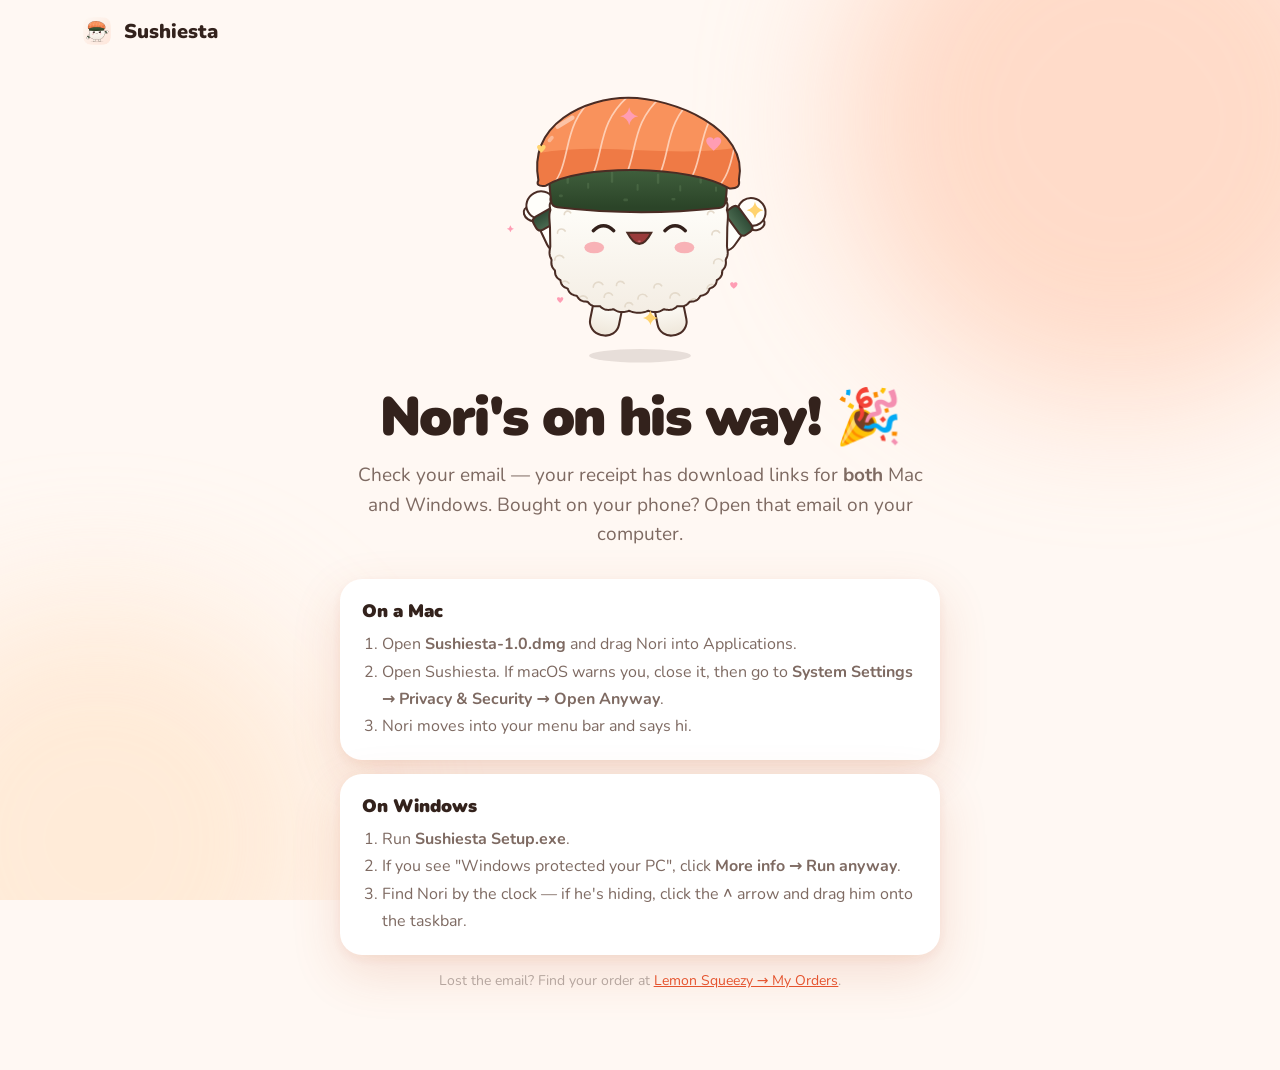
==== thanks.html @ 72df363c "Update landing page" ====
<!doctype html>
<html lang="en">
<head>
  <meta charset="utf-8">
  <meta name="viewport" content="width=device-width, initial-scale=1">
  <title>Thank you! · Sushiesta</title>
  <link rel="icon" type="image/png" href="assets/favicon.png">
  <link rel="stylesheet" href="styles.css">
  <style>
    .thanks { max-width: 640px; margin: 0 auto; padding: 30px 20px 80px; text-align: center; }
    .thanks canvas { width: 280px; height: 280px; margin: 0 auto; }
    .steps { display: grid; gap: 14px; text-align: left; margin-top: 30px; }
    .step { padding: 20px 22px; border-radius: 22px; background: #fff; box-shadow: var(--shadow); }
    .step h3 { margin: 0 0 8px; font-size: 18px; font-weight: 1000; }
    .step ol { margin: 0; padding-left: 20px; color: var(--ink-2); line-height: 1.7; }
  </style>
  <script src="mascot.js" defer></script>
</head>
<body>
  <div class="backdrop" aria-hidden="true"><i class="blob b1"></i><i class="blob b2"></i></div>
  <header class="nav"><a class="brand" href="index.html"><img src="assets/icon.png" alt="" width="34" height="34"><span>Sushiesta</span></a></header>
  <main class="thanks">
    <canvas id="nori"></canvas>
    <h1 style="font-size:clamp(36px,6vw,54px)">Nori's on his way! 🎉</h1>
    <p class="lede" style="margin:0 auto">Check your email — your receipt has download links for <b>both</b> Mac and Windows.
      Bought on your phone? Open that email on your computer.</p>
    <div class="steps">
      <div class="step">
        <h3>On a Mac</h3>
        <ol>
          <li>Open <b>Sushiesta-1.0.dmg</b> and drag Nori into Applications.</li>
          <li>Open Sushiesta. If macOS warns you, close it, then go to <b>System Settings → Privacy &amp; Security → Open Anyway</b>.</li>
          <li>Nori moves into your menu bar and says hi.</li>
        </ol>
      </div>
      <div class="step">
        <h3>On Windows</h3>
        <ol>
          <li>Run <b>Sushiesta Setup.exe</b>.</li>
          <li>If you see "Windows protected your PC", click <b>More info → Run anyway</b>.</li>
          <li>Find Nori by the clock — if he's hiding, click the <b>^</b> arrow and drag him onto the taskbar.</li>
        </ol>
      </div>
    </div>
    <p class="fine">Lost the email? Find your order at <a href="https://app.lemonsqueezy.com/my-orders" target="_blank" rel="noopener">Lemon Squeezy → My Orders</a>.</p>
  </main>
  <script>
    addEventListener('DOMContentLoaded', () => {
      const canvas = document.getElementById('nori');
      const dpr = Math.min(2, devicePixelRatio || 1);
      canvas.width = 280 * dpr; canvas.height = 280 * dpr;
      const ctx = canvas.getContext('2d');
      ctx.scale(dpr, dpr);
      const frame = () => {
        const t = performance.now() / 1000;
        ctx.clearRect(0, 0, 280, 280);
        Nori.draw(ctx, Nori.makePose({ kind: 'celebrating' }, t), t, 0, 0, 280, 280);
        requestAnimationFrame(frame);
      };
      frame();
    });
  </script>
</body>
</html>
---- styles.css ----
@font-face {
  font-family: "Nunito";
  src: url("assets/nunito.woff2") format("woff2");
  font-weight: 200 1000;
  font-display: swap;
}

:root {
  --cream: #FFF8F3;
  --blush: #FFE3D6;
  --peach: #FFD3BF;
  --coral: #FF9A6B;
  --accent: #EF7748;
  --accent-deep: #E5532E;
  --ink: #33221C;
  --ink-2: #7E6A62;
  --ink-3: #B5A59E;
  --card: #FFFFFF;
  --nori: #2E4A35;
  --gradient: linear-gradient(90deg, #FF9A6B, #EF5F3A);
  --shadow: 0 18px 50px rgba(194, 86, 45, 0.16), 0 4px 12px rgba(194, 86, 45, 0.08);
  --radius: 28px;
}

* { box-sizing: border-box; }
html { scroll-behavior: smooth; -webkit-text-size-adjust: 100%; }
body {
  margin: 0;
  font-family: "Nunito", ui-rounded, "SF Pro Rounded", system-ui, sans-serif;
  color: var(--ink);
  background: var(--cream);
  overflow-x: hidden;
  -webkit-font-smoothing: antialiased;
}
img, canvas { display: block; }
a { color: var(--accent-deep); }
button { font-family: inherit; cursor: pointer; border: 0; }
[hidden] { display: none !important; }

/* ---------- Backdrop: drifting color blobs + falling rice grains ---------- */
.backdrop { position: fixed; inset: 0; z-index: -1; overflow: hidden; pointer-events: none; }
.blob { position: absolute; border-radius: 50%; filter: blur(70px); opacity: 0.55; animation: drift 22s ease-in-out infinite alternate; }
.b1 { width: 560px; height: 560px; background: #FFC3A6; top: -160px; right: -120px; }
.b2 { width: 480px; height: 480px; background: #FFE0C2; bottom: -180px; left: -140px; animation-delay: -6s; }
.b3 { width: 380px; height: 380px; background: #FFD0DA; top: 40%; left: 55%; animation-delay: -12s; opacity: 0.35; }
@keyframes drift { to { transform: translate(-60px, 50px) scale(1.12); } }
.grains i {
  position: absolute; top: -20px; width: 7px; height: 12px; border-radius: 50%;
  background: #fff; box-shadow: 0 0 0 1px rgba(74, 44, 36, 0.12);
  animation: fall linear infinite;
}
@keyframes fall { to { transform: translateY(110vh) rotate(540deg); } }

/* ---------- Nav ---------- */
.nav {
  position: sticky; top: 0; z-index: 20;
  display: flex; align-items: center; gap: 20px;
  padding: 14px max(20px, calc((100vw - 1120px) / 2));
  transition: background 0.3s, box-shadow 0.3s;
}
.nav.scrolled { background: rgba(255, 248, 243, 0.82); backdrop-filter: blur(14px); -webkit-backdrop-filter: blur(14px); box-shadow: 0 1px 0 rgba(74, 44, 36, 0.06); }
.brand { display: flex; align-items: center; gap: 10px; text-decoration: none; color: var(--ink); font-weight: 900; font-size: 20px; }
.brand img { border-radius: 9px; }
.links { display: flex; gap: 22px; margin-left: auto; }
.links a { color: var(--ink-2); text-decoration: none; font-weight: 700; font-size: 15px; }
.links a:hover { color: var(--accent-deep); }

/* ---------- Buttons ---------- */
.btn {
  display: inline-flex; align-items: center; justify-content: center; gap: 10px;
  padding: 16px 26px; border-radius: 999px; font-size: 17px; font-weight: 900;
  transition: transform 0.2s cubic-bezier(.3, 1.6, .5, 1), box-shadow 0.2s;
}
.btn svg { width: 20px; height: 20px; fill: currentColor; }
.btn:active { transform: scale(0.96); }
.btn.primary { color: #fff; background: var(--gradient); box-shadow: 0 10px 26px rgba(239, 95, 58, 0.38); }
.btn.primary:hover { transform: translateY(-2px); box-shadow: 0 14px 32px rgba(239, 95, 58, 0.45); }
.btn.secondary { color: var(--ink); background: var(--card); box-shadow: inset 0 0 0 2px var(--peach), 0 6px 16px rgba(194, 86, 45, 0.08); }
.btn.secondary:hover { transform: translateY(-2px); }
.btn.small { padding: 10px 18px; font-size: 14px; color: #fff; background: var(--gradient); box-shadow: 0 6px 16px rgba(239, 95, 58, 0.3); }
.btn.big { padding: 20px 36px; font-size: 20px; }

/* ---------- Hero ---------- */
.hero {
  display: grid; grid-template-columns: 1.05fr 1fr; align-items: center; gap: 40px;
  max-width: 1120px; margin: 0 auto; padding: 40px 20px 70px;
}
.eyebrow {
  display: inline-flex; align-items: center; gap: 8px; padding: 7px 14px; border-radius: 999px;
  background: var(--card); box-shadow: inset 0 0 0 1.5px var(--peach); font-size: 13px; font-weight: 800; color: var(--accent-deep);
}
.eyebrow i { width: 8px; height: 8px; border-radius: 50%; background: #3BC47A; box-shadow: 0 0 0 4px rgba(59, 196, 122, 0.18); animation: pulse 1.8s infinite; }
@keyframes pulse { 50% { box-shadow: 0 0 0 7px rgba(59, 196, 122, 0); } }
h1 { margin: 18px 0 16px; font-size: clamp(42px, 6.2vw, 72px); line-height: 1.02; letter-spacing: -1.6px; font-weight: 1000; }
.wiggle { display: inline-block; background: var(--gradient); -webkit-background-clip: text; background-clip: text; color: transparent; animation: wiggle 2.6s ease-in-out infinite; transform-origin: 50% 80%; }
@keyframes wiggle { 0%, 70%, 100% { transform: rotate(0); } 76% { transform: rotate(-5deg) scale(1.04); } 84% { transform: rotate(4deg); } 92% { transform: rotate(-2deg); } }
.lede { font-size: 19px; line-height: 1.55; color: var(--ink-2); max-width: 30em; margin: 0 0 28px; }
.cta { display: flex; flex-wrap: wrap; gap: 12px; }
.cta.stacked { flex-direction: column; }
.fine { font-size: 14px; color: var(--ink-3); margin: 16px 0 0; }
.fine b { color: var(--ink); }

.hero-stage { position: relative; aspect-ratio: 1; max-width: 520px; width: 100%; justify-self: center; cursor: pointer; }
.hero-stage .spot { position: absolute; inset: 2%; border-radius: 50%; background: radial-gradient(circle, rgba(255, 154, 107, 0.45) 25%, transparent 66%); animation: breathe 5s ease-in-out infinite; }
.hero-stage .ring {
  position: absolute; left: 15%; top: 18%; width: 70%; height: 70%; border-radius: 50%;
  background: linear-gradient(var(--peach), rgba(255, 154, 107, 0.9));
  box-shadow: inset 0 0 0 7px rgba(255, 255, 255, 0.9), 0 24px 50px rgba(239, 119, 72, 0.3);
}
@keyframes breathe { 50% { transform: scale(1.06); opacity: 0.85; } }
.hero-stage canvas { position: absolute; inset: 0; width: 100%; height: 100%; }
.bubble {
  position: absolute; right: 2%; top: 12%; padding: 10px 16px; border-radius: 18px 18px 18px 4px;
  background: var(--card); box-shadow: var(--shadow); font-weight: 900; font-size: 15px; color: var(--accent-deep);
  transition: transform 0.35s cubic-bezier(.3, 1.6, .5, 1), opacity 0.25s;
}
.bubble.swap { transform: scale(0.6); opacity: 0; }
.tap-hint { position: absolute; bottom: 0; left: 0; right: 0; text-align: center; margin: 0; font-size: 13px; font-weight: 800; color: var(--ink-3); }

/* ---------- Marquee ---------- */
.marquee { overflow: hidden; background: var(--nori); color: #fff; transform: rotate(-1.5deg); margin: 10px -20px; box-shadow: 0 12px 30px rgba(46, 74, 53, 0.25); }
.track { display: flex; gap: 26px; width: max-content; padding: 16px 0; animation: scroll 38s linear infinite; font-weight: 900; font-size: 19px; white-space: nowrap; }
.track b { font-weight: 400; }
@keyframes scroll { to { transform: translateX(-50%); } }

/* ---------- Sections ---------- */
.section { max-width: 1120px; margin: 0 auto; padding: 100px 20px 0; }
.section-head { text-align: center; max-width: 640px; margin: 0 auto 44px; }
.kicker { display: inline-block; font-size: 13px; font-weight: 900; letter-spacing: 1px; text-transform: uppercase; color: var(--accent); }
h2 { margin: 10px 0 12px; font-size: clamp(32px, 4.4vw, 50px); line-height: 1.08; letter-spacing: -1px; font-weight: 1000; }
.section-head p { margin: 0; font-size: 18px; color: var(--ink-2); line-height: 1.5; }

/* ---------- Demo desk ---------- */
.desk {
  position: relative; max-width: 900px; margin: 0 auto; min-height: 520px; border-radius: var(--radius);
  background: #1F1F2B; overflow: hidden; box-shadow: 0 30px 80px rgba(31, 31, 43, 0.35);
}
.desk-bar { display: flex; align-items: center; gap: 8px; padding: 14px 18px; background: #2B2B3A; }
.desk-bar i { width: 12px; height: 12px; border-radius: 50%; background: #FF5F57; }
.desk-bar i:nth-child(2) { background: #FEBC2E; }
.desk-bar i:nth-child(3) { background: #28C840; }
.desk-bar span { margin: 0 auto; color: rgba(255, 255, 255, 0.6); font-size: 13px; font-weight: 700; }
.code { margin: 0; padding: 26px 28px; color: #E6E6EB; font: 500 15px/1.75 ui-monospace, "SF Mono", Menlo, Consolas, monospace; }
.code .k { color: #FF7AB2; } .code .t { color: #6BDFFF; } .code .n { color: #D0BF69; } .code .f { color: #67B7A4; } .code .c { color: #7F8C98; }

.popup {
  position: absolute; right: 22px; top: 70px; width: min(484px, calc(100% - 44px)); aspect-ratio: 484 / 348;
  display: flex; flex-direction: column; padding: 14px 16px 16px 12px; border-radius: 24px;
  background: linear-gradient(135deg, #FFF8F3, #FFE3D6);
  box-shadow: 0 24px 60px rgba(0, 0, 0, 0.45), inset 0 0 0 1.5px rgba(255, 255, 255, 0.6);
  transform: translateX(120%); transition: transform 0.6s cubic-bezier(.2, .9, .3, 1.15), opacity 0.4s;
}
.popup.in { transform: none; }
.popup.out { opacity: 0; transform: translateY(14px); }
.popup-top { flex: 1; display: flex; align-items: center; gap: 10px; min-height: 0; }
.popup-stage { position: relative; height: 100%; aspect-ratio: 1; max-height: 210px; flex: none; }
.popup-stage .disc { position: absolute; left: 7%; top: 11%; width: 86%; height: 86%; border-radius: 50%; background: linear-gradient(var(--peach), rgba(255, 154, 107, 0.85)); box-shadow: inset 0 0 0 3px rgba(255, 255, 255, 0.9); }
.popup-stage canvas { position: absolute; inset: 0; width: 100%; height: 100%; }
.popup-copy { display: flex; flex-direction: column; align-items: flex-start; }
.pill-badge { font-size: 10px; font-weight: 900; letter-spacing: 0.8px; text-transform: uppercase; color: #fff; padding: 4px 9px; border-radius: 999px; background: var(--gradient); margin-bottom: 9px; }
.popup-copy h3 { margin: 0 0 11px; font-size: 19px; line-height: 1.2; font-weight: 1000; }
.stretch-pill { display: inline-flex; align-items: center; gap: 7px; padding: 7px 12px; border-radius: 999px; background: #fff; box-shadow: inset 0 0 0 1.5px var(--peach); font-size: 14px; font-weight: 800; color: var(--accent-deep); }
.stretch-pill i { width: 8px; height: 8px; border-radius: 50%; background: var(--gradient); }
.popup-actions { display: flex; gap: 8px; height: 42px; flex: none; }
.ghost { padding: 0 14px; border-radius: 999px; background: #fff; box-shadow: inset 0 0 0 1.5px var(--peach); color: var(--ink-2); font-size: 12px; font-weight: 800; transition: transform 0.15s; }
.ghost:active { transform: scale(0.95); }
.ghost:disabled { opacity: 0.4; }
.feel { position: relative; flex: 1; border-radius: 999px; overflow: hidden; background: #FFE6DA; }
.feel .fill { position: absolute; left: 0; top: 0; bottom: 0; width: 0; border-radius: 999px; background: var(--gradient); }
.feel .label { position: absolute; inset: 0; display: flex; align-items: center; justify-content: center; font-size: 13px; font-weight: 900; font-variant-numeric: tabular-nums; white-space: nowrap; }
.feel .base { color: var(--accent-deep); }
.feel .top { color: #fff; }
.feel.ready { animation: glowbtn 1.5s ease-in-out infinite; }
@keyframes glowbtn { 50% { box-shadow: 0 6px 20px rgba(239, 119, 72, 0.6); } }
.replay { position: absolute; right: 22px; top: 70px; padding: 12px 20px; border-radius: 999px; background: var(--gradient); color: #fff; font-weight: 900; font-size: 15px; }
.demo-note { text-align: center; color: var(--ink-3); font-size: 14px; margin: 18px 0 0; }

/* ---------- Gallery ---------- */
.gallery { display: grid; grid-template-columns: repeat(4, 1fr); gap: 18px; }
.tile {
  position: relative; border-radius: 24px; padding: 14px 14px 18px; background: var(--card);
  box-shadow: var(--shadow); text-align: center; transition: transform 0.3s cubic-bezier(.3, 1.4, .5, 1);
}
.tile:hover { transform: translateY(-6px) rotate(-1deg); }
.tile .stage { position: relative; aspect-ratio: 1; }
.tile .stage::before { content: ""; position: absolute; left: 14%; top: 18%; width: 72%; height: 72%; border-radius: 50%; background: linear-gradient(#FFEDE4, var(--blush)); }
.tile canvas { position: absolute; inset: 0; width: 100%; height: 100%; }
.tile h3 { margin: 6px 0 4px; font-size: 17px; font-weight: 1000; }
.tile p { margin: 0; font-size: 13.5px; color: var(--ink-2); line-height: 1.4; }
.tile .num { position: absolute; top: 12px; left: 12px; width: 26px; height: 26px; border-radius: 50%; display: grid; place-items: center; background: var(--gradient); color: #fff; font-size: 12px; font-weight: 900; }

/* ---------- Walk strip ---------- */
.walk-strip { position: relative; margin-top: 110px; height: 300px; background: linear-gradient(transparent, rgba(255, 211, 191, 0.5) 75%, transparent); overflow: hidden; }
.walk-strip p { position: relative; z-index: 1; text-align: center; margin: 0; padding: 0 20px; font-size: clamp(22px, 3vw, 30px); font-weight: 1000; }
.walk-strip canvas { position: absolute; left: 0; bottom: 0; width: 100%; height: 230px; }

/* ---------- Features ---------- */
.features { display: grid; grid-template-columns: repeat(3, 1fr); gap: 18px; }
.feature { padding: 26px; border-radius: 24px; background: var(--card); box-shadow: var(--shadow); }
.feature .icon { width: 52px; height: 52px; border-radius: 16px; display: grid; place-items: center; font-size: 26px; background: var(--blush); }
.feature h3 { margin: 16px 0 6px; font-size: 19px; font-weight: 1000; }
.feature p { margin: 0; color: var(--ink-2); line-height: 1.5; font-size: 15px; }

/* ---------- Pricing ---------- */
.price-card {
  position: relative; max-width: 520px; margin: 0 auto; padding: 150px 34px 34px; border-radius: 36px; text-align: center;
  background: linear-gradient(160deg, #FFFFFF, #FFF1EA); box-shadow: 0 30px 80px rgba(194, 86, 45, 0.22), inset 0 0 0 2px #fff;
}
.price-card canvas { position: absolute; left: 50%; top: -110px; width: 250px; height: 250px; transform: translateX(-50%); }
.big-price { display: flex; align-items: baseline; justify-content: center; gap: 8px; margin: 8px 0 18px; }
.big-price .price { font-size: 72px; font-weight: 1000; letter-spacing: -2px; background: var(--gradient); -webkit-background-clip: text; background-clip: text; color: transparent; }
.big-price small { font-size: 17px; font-weight: 800; color: var(--ink-3); }
.price-card ul { list-style: none; padding: 0; margin: 0 0 26px; text-align: left; display: inline-block; }
.price-card li { position: relative; padding: 7px 0 7px 32px; font-size: 16px; font-weight: 700; }
.price-card li::before { content: "✓"; position: absolute; left: 0; top: 6px; width: 22px; height: 22px; border-radius: 50%; display: grid; place-items: center; font-size: 12px; color: #fff; background: #3BC47A; }

/* ---------- FAQ ---------- */
.faq { max-width: 760px; margin: 0 auto; display: grid; gap: 12px; }
details { border-radius: 20px; background: var(--card); box-shadow: var(--shadow); padding: 4px 24px; }
summary { cursor: pointer; list-style: none; padding: 18px 0; font-size: 17px; font-weight: 900; display: flex; justify-content: space-between; gap: 16px; }
summary::-webkit-details-marker { display: none; }
summary::after { content: "+"; font-size: 24px; line-height: 1; color: var(--accent); transition: transform 0.25s; }
details[open] summary::after { transform: rotate(45deg); }
details p { margin: 0 0 20px; color: var(--ink-2); line-height: 1.6; }

/* ---------- Final CTA & footer ---------- */
.final { text-align: center; padding: 120px 20px 90px; }
.final h2 { margin-bottom: 30px; }
.footer { display: flex; justify-content: space-between; flex-wrap: wrap; gap: 10px; max-width: 1120px; margin: 0 auto; padding: 30px 20px 40px; color: var(--ink-3); font-size: 14px; font-weight: 700; border-top: 1px solid rgba(74, 44, 36, 0.08); }

.toast {
  position: fixed; left: 50%; bottom: 28px; transform: translateX(-50%); z-index: 50; max-width: calc(100% - 40px);
  padding: 14px 22px; border-radius: 18px; background: var(--ink); color: #fff; font-weight: 700; font-size: 15px; box-shadow: var(--shadow);
}

/* ---------- Scroll reveal ---------- */
.reveal { opacity: 0; transform: translateY(26px); transition: opacity 0.8s ease, transform 0.8s cubic-bezier(.2, .8, .2, 1); }
.reveal.seen { opacity: 1; transform: none; }

/* ---------- Responsive ---------- */
@media (max-width: 900px) {
  .hero { grid-template-columns: 1fr; text-align: center; padding-top: 10px; gap: 10px; }
  .hero-stage { order: -1; max-width: 360px; }
  .lede { margin-left: auto; margin-right: auto; }
  .cta { justify-content: center; }
  .gallery { grid-template-columns: repeat(2, 1fr); gap: 12px; }
  .features { grid-template-columns: 1fr 1fr; }
  .links { display: none; }
  .nav .btn { margin-left: auto; }
}
@media (max-width: 600px) {
  .section { padding-top: 80px; }
  .cta .btn { flex: 1 1 100%; }
  .features { grid-template-columns: 1fr; }
  .desk { min-height: 470px; }
  .code { font-size: 12px; padding: 20px; }
  .popup { right: 10px; left: 10px; width: auto; top: 160px; aspect-ratio: auto; height: 270px; }
  .popup-stage { height: auto; width: 42%; }
  .popup-copy h3 { font-size: 15px; }
  .stretch-pill { font-size: 12px; padding: 6px 10px; }
  .ghost { padding: 0 10px; font-size: 11px; }
  .feel .label { font-size: 11.5px; }
  .tile p { display: none; }
  .tile h3 { font-size: 14px; }
  .price-card { padding: 130px 22px 28px; }
  .bubble { font-size: 13px; }
  .walk-strip { height: 240px; }
  .walk-strip canvas { height: 170px; }
}

@media (prefers-reduced-motion: reduce) {
  *, *::before, *::after { animation: none !important; transition: none !important; }
  .reveal { opacity: 1; transform: none; }
}
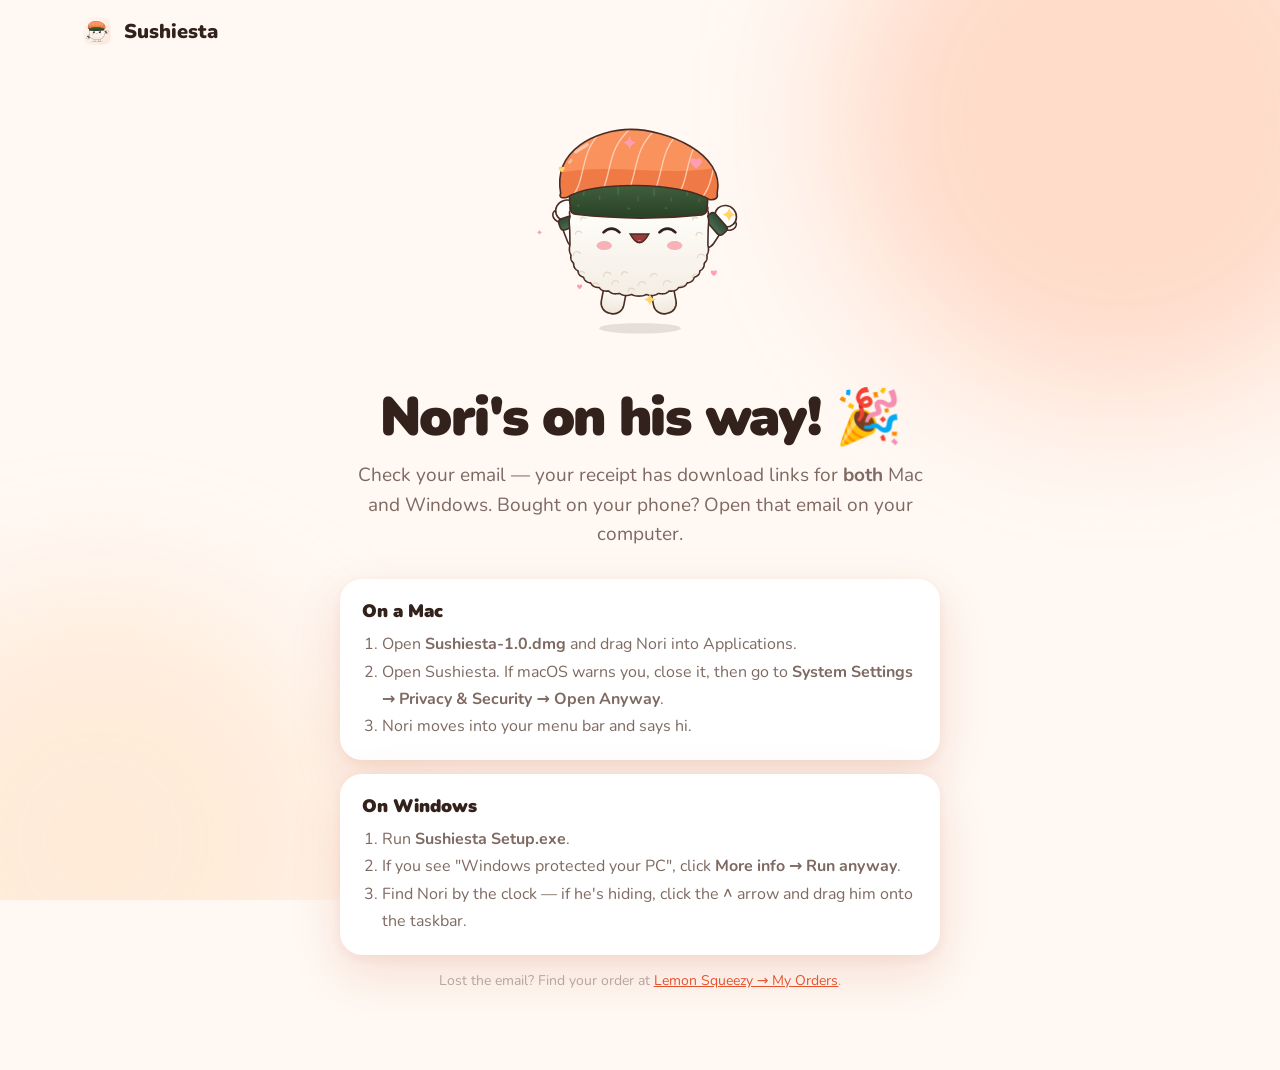
==== commit 9bd42b1c: "Update landing page" ====
--- a/thanks.html
+++ b/thanks.html
@@ -54,7 +54,8 @@
       const frame = () => {
         const t = performance.now() / 1000;
         ctx.clearRect(0, 0, 280, 280);
-        Nori.draw(ctx, Nori.makePose({ kind: 'celebrating' }, t), t, 0, 0, 280, 280);
+        // 12% margin all round so his arms and sparkles never get clipped.
+        Nori.draw(ctx, Nori.makePose({ kind: 'celebrating' }, t), t, 31, 31, 218, 218);
         requestAnimationFrame(frame);
       };
       frame();
--- a/styles.css
+++ b/styles.css
@@ -108,7 +108,11 @@
   box-shadow: inset 0 0 0 7px rgba(255, 255, 255, 0.9), 0 24px 50px rgba(239, 119, 72, 0.3);
 }
 @keyframes breathe { 50% { transform: scale(1.06); opacity: 0.85; } }
-.hero-stage canvas { position: absolute; inset: 0; width: 100%; height: 100%; }
+.hero-stage canvas { position: absolute; }
+/* Nori canvases overhang their spot by 12% on every side so poses are never clipped. */
+.hero-stage canvas, .popup-stage canvas, .tile canvas {
+  left: -12%; top: -12%; width: 124%; height: 124%; pointer-events: none;
+}
 .bubble {
   position: absolute; right: 2%; top: 12%; padding: 10px 16px; border-radius: 18px 18px 18px 4px;
   background: var(--card); box-shadow: var(--shadow); font-weight: 900; font-size: 15px; color: var(--accent-deep);
@@ -152,10 +156,10 @@
 }
 .popup.in { transform: none; }
 .popup.out { opacity: 0; transform: translateY(14px); }
-.popup-top { flex: 1; display: flex; align-items: center; gap: 10px; min-height: 0; }
+.popup-top { flex: 1; display: flex; align-items: center; gap: 10px; min-height: 0; padding-left: 8px; }
 .popup-stage { position: relative; height: 100%; aspect-ratio: 1; max-height: 210px; flex: none; }
 .popup-stage .disc { position: absolute; left: 7%; top: 11%; width: 86%; height: 86%; border-radius: 50%; background: linear-gradient(var(--peach), rgba(255, 154, 107, 0.85)); box-shadow: inset 0 0 0 3px rgba(255, 255, 255, 0.9); }
-.popup-stage canvas { position: absolute; inset: 0; width: 100%; height: 100%; }
+.popup-stage canvas { position: absolute; }
 .popup-copy { display: flex; flex-direction: column; align-items: flex-start; }
 .pill-badge { font-size: 10px; font-weight: 900; letter-spacing: 0.8px; text-transform: uppercase; color: #fff; padding: 4px 9px; border-radius: 999px; background: var(--gradient); margin-bottom: 9px; }
 .popup-copy h3 { margin: 0 0 11px; font-size: 19px; line-height: 1.2; font-weight: 1000; }
@@ -184,7 +188,7 @@
 .tile:hover { transform: translateY(-6px) rotate(-1deg); }
 .tile .stage { position: relative; aspect-ratio: 1; }
 .tile .stage::before { content: ""; position: absolute; left: 14%; top: 18%; width: 72%; height: 72%; border-radius: 50%; background: linear-gradient(#FFEDE4, var(--blush)); }
-.tile canvas { position: absolute; inset: 0; width: 100%; height: 100%; }
+.tile canvas { position: absolute; }
 .tile h3 { margin: 6px 0 4px; font-size: 17px; font-weight: 1000; }
 .tile p { margin: 0; font-size: 13.5px; color: var(--ink-2); line-height: 1.4; }
 .tile .num { position: absolute; top: 12px; left: 12px; width: 26px; height: 26px; border-radius: 50%; display: grid; place-items: center; background: var(--gradient); color: #fff; font-size: 12px; font-weight: 900; }
@@ -192,7 +196,7 @@
 /* ---------- Walk strip ---------- */
 .walk-strip { position: relative; margin-top: 110px; height: 300px; background: linear-gradient(transparent, rgba(255, 211, 191, 0.5) 75%, transparent); overflow: hidden; }
 .walk-strip p { position: relative; z-index: 1; text-align: center; margin: 0; padding: 0 20px; font-size: clamp(22px, 3vw, 30px); font-weight: 1000; }
-.walk-strip canvas { position: absolute; left: 0; bottom: 0; width: 100%; height: 230px; }
+.walk-strip canvas { position: absolute; left: 0; bottom: 0; width: 100%; height: 270px; }
 
 /* ---------- Features ---------- */
 .features { display: grid; grid-template-columns: repeat(3, 1fr); gap: 18px; }
@@ -206,7 +210,7 @@
   position: relative; max-width: 520px; margin: 0 auto; padding: 150px 34px 34px; border-radius: 36px; text-align: center;
   background: linear-gradient(160deg, #FFFFFF, #FFF1EA); box-shadow: 0 30px 80px rgba(194, 86, 45, 0.22), inset 0 0 0 2px #fff;
 }
-.price-card canvas { position: absolute; left: 50%; top: -110px; width: 250px; height: 250px; transform: translateX(-50%); }
+.price-card canvas { position: absolute; left: 50%; top: -140px; width: 310px; height: 310px; transform: translateX(-50%); pointer-events: none; }
 .big-price { display: flex; align-items: baseline; justify-content: center; gap: 8px; margin: 8px 0 18px; }
 .big-price .price { font-size: 72px; font-weight: 1000; letter-spacing: -2px; background: var(--gradient); -webkit-background-clip: text; background-clip: text; color: transparent; }
 .big-price small { font-size: 17px; font-weight: 800; color: var(--ink-3); }
@@ -265,7 +269,7 @@
   .price-card { padding: 130px 22px 28px; }
   .bubble { font-size: 13px; }
   .walk-strip { height: 240px; }
-  .walk-strip canvas { height: 170px; }
+  .walk-strip canvas { height: 200px; }
 }
 
 @media (prefers-reduced-motion: reduce) {
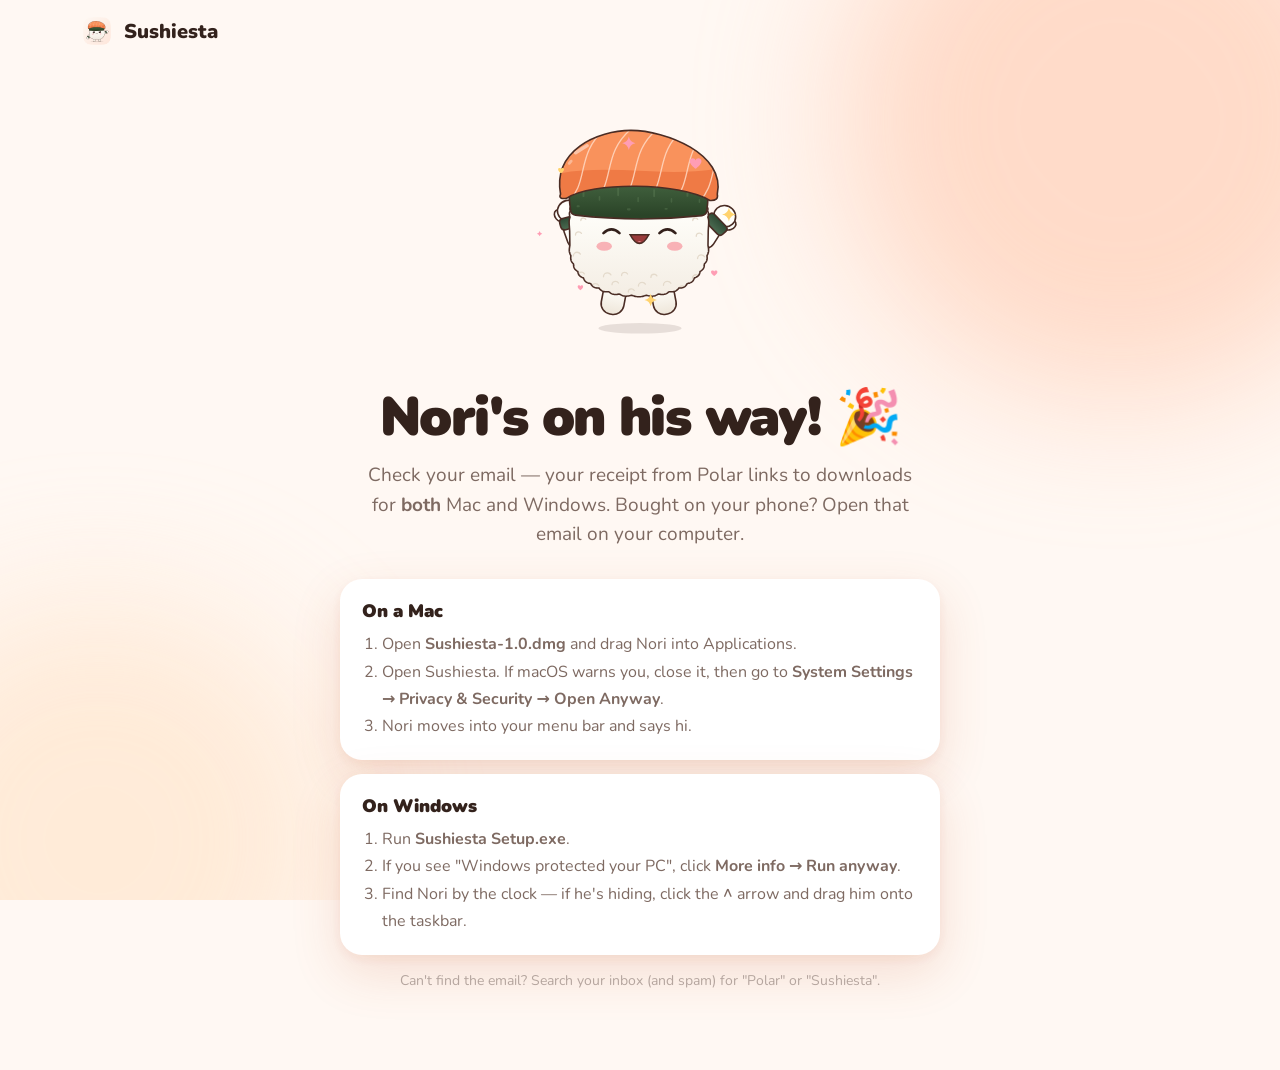
==== commit 04b983ff: "Update landing page" ====
--- a/thanks.html
+++ b/thanks.html
@@ -22,7 +22,7 @@
   <main class="thanks">
     <canvas id="nori"></canvas>
     <h1 style="font-size:clamp(36px,6vw,54px)">Nori's on his way! 🎉</h1>
-    <p class="lede" style="margin:0 auto">Check your email — your receipt has download links for <b>both</b> Mac and Windows.
+    <p class="lede" style="margin:0 auto">Check your email — your receipt from Polar links to downloads for <b>both</b> Mac and Windows.
       Bought on your phone? Open that email on your computer.</p>
     <div class="steps">
       <div class="step">
@@ -42,7 +42,7 @@
         </ol>
       </div>
     </div>
-    <p class="fine">Lost the email? Find your order at <a href="https://app.lemonsqueezy.com/my-orders" target="_blank" rel="noopener">Lemon Squeezy → My Orders</a>.</p>
+    <p class="fine">Can't find the email? Search your inbox (and spam) for "Polar" or "Sushiesta".</p>
   </main>
   <script>
     addEventListener('DOMContentLoaded', () => {
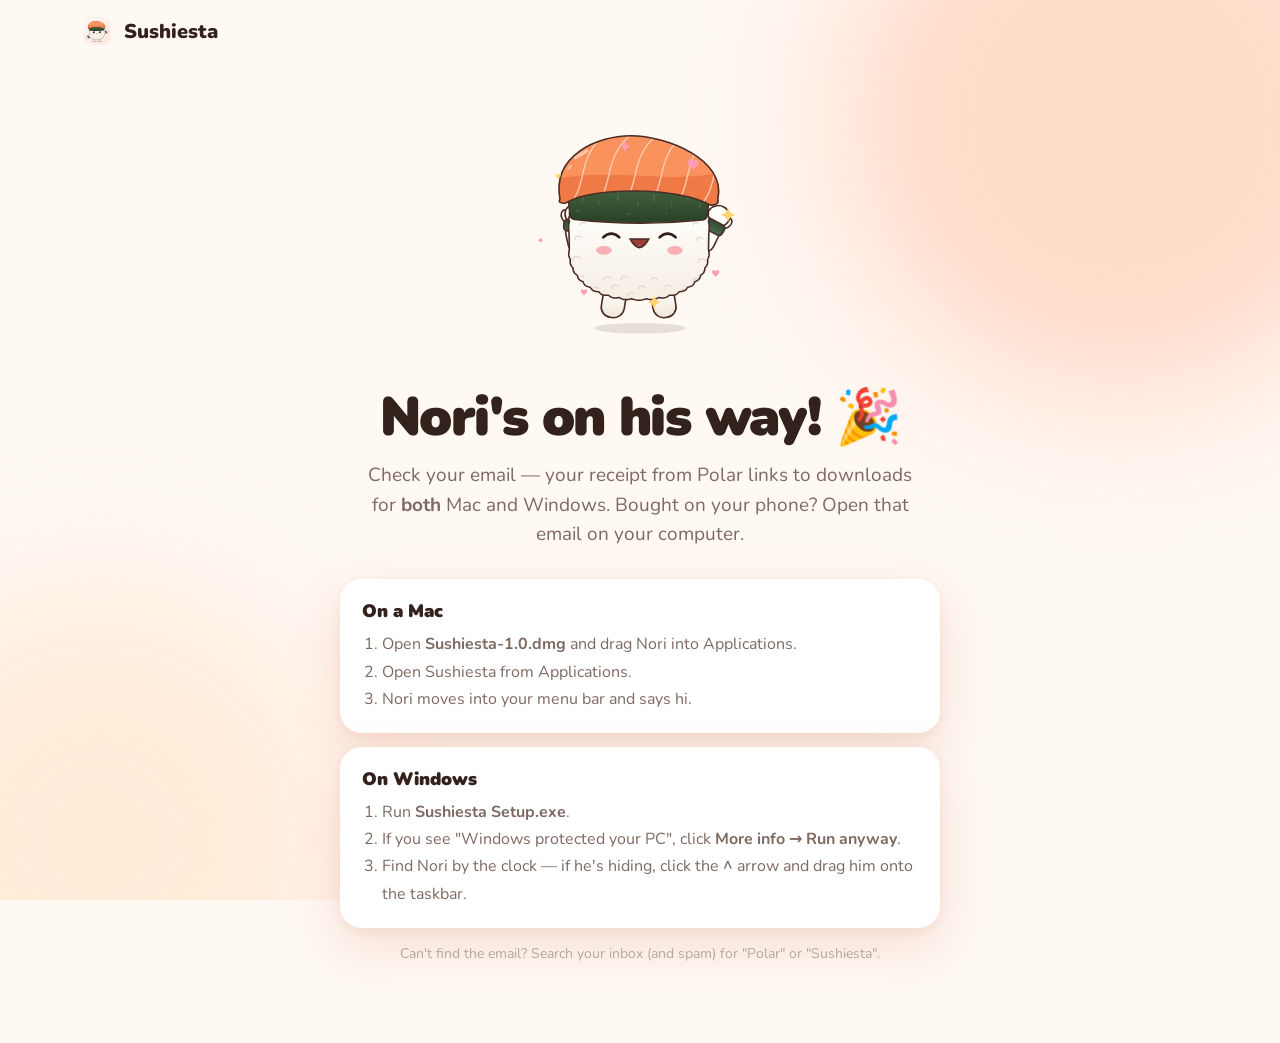
==== commit dc282ab2: "Update landing page" ====
--- a/thanks.html
+++ b/thanks.html
@@ -29,7 +29,7 @@
         <h3>On a Mac</h3>
         <ol>
           <li>Open <b>Sushiesta-1.0.dmg</b> and drag Nori into Applications.</li>
-          <li>Open Sushiesta. If macOS warns you, close it, then go to <b>System Settings → Privacy &amp; Security → Open Anyway</b>.</li>
+          <li>Open Sushiesta from Applications.</li>
           <li>Nori moves into your menu bar and says hi.</li>
         </ol>
       </div>
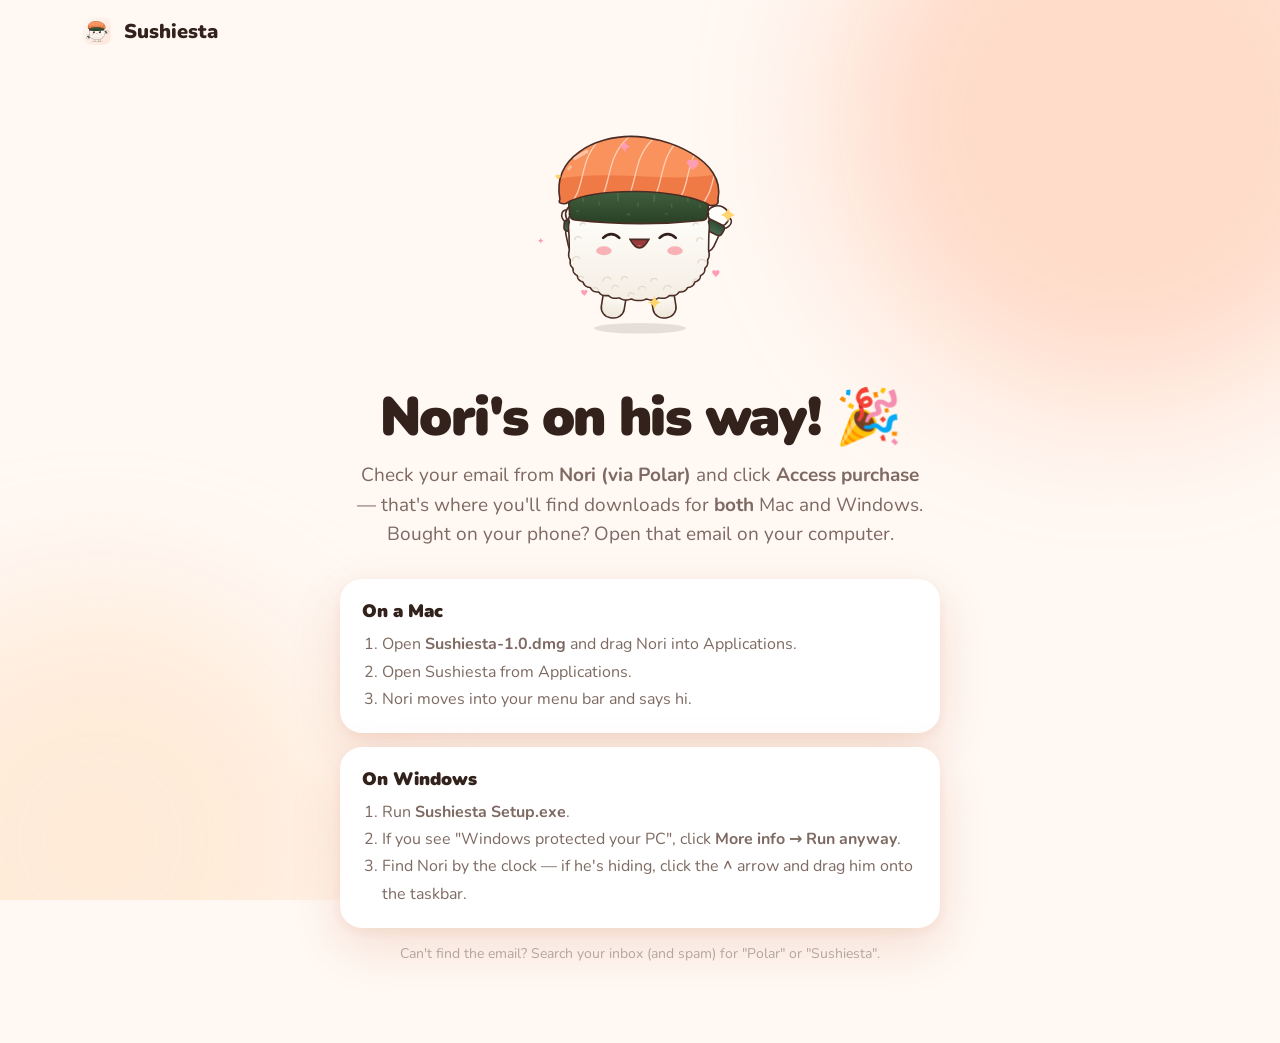
==== commit 970f4940: "Update landing page" ====
--- a/thanks.html
+++ b/thanks.html
@@ -22,8 +22,8 @@
   <main class="thanks">
     <canvas id="nori"></canvas>
     <h1 style="font-size:clamp(36px,6vw,54px)">Nori's on his way! 🎉</h1>
-    <p class="lede" style="margin:0 auto">Check your email — your receipt from Polar links to downloads for <b>both</b> Mac and Windows.
-      Bought on your phone? Open that email on your computer.</p>
+    <p class="lede" style="margin:0 auto">Check your email from <b>Nori (via Polar)</b> and click <b>Access purchase</b> —
+      that's where you'll find downloads for <b>both</b> Mac and Windows. Bought on your phone? Open that email on your computer.</p>
     <div class="steps">
       <div class="step">
         <h3>On a Mac</h3>
--- a/styles.css
+++ b/styles.css
@@ -23,7 +23,9 @@
 }
 
 * { box-sizing: border-box; }
-html { scroll-behavior: smooth; -webkit-text-size-adjust: 100%; }
+html { -webkit-text-size-adjust: 100%; overflow-anchor: none; }
+/* Smooth scrolling only for in-page link jumps, so the load-time "back to top" is instant. */
+html.smooth { scroll-behavior: smooth; }
 body {
   margin: 0;
   font-family: "Nunito", ui-rounded, "SF Pro Rounded", system-ui, sans-serif;
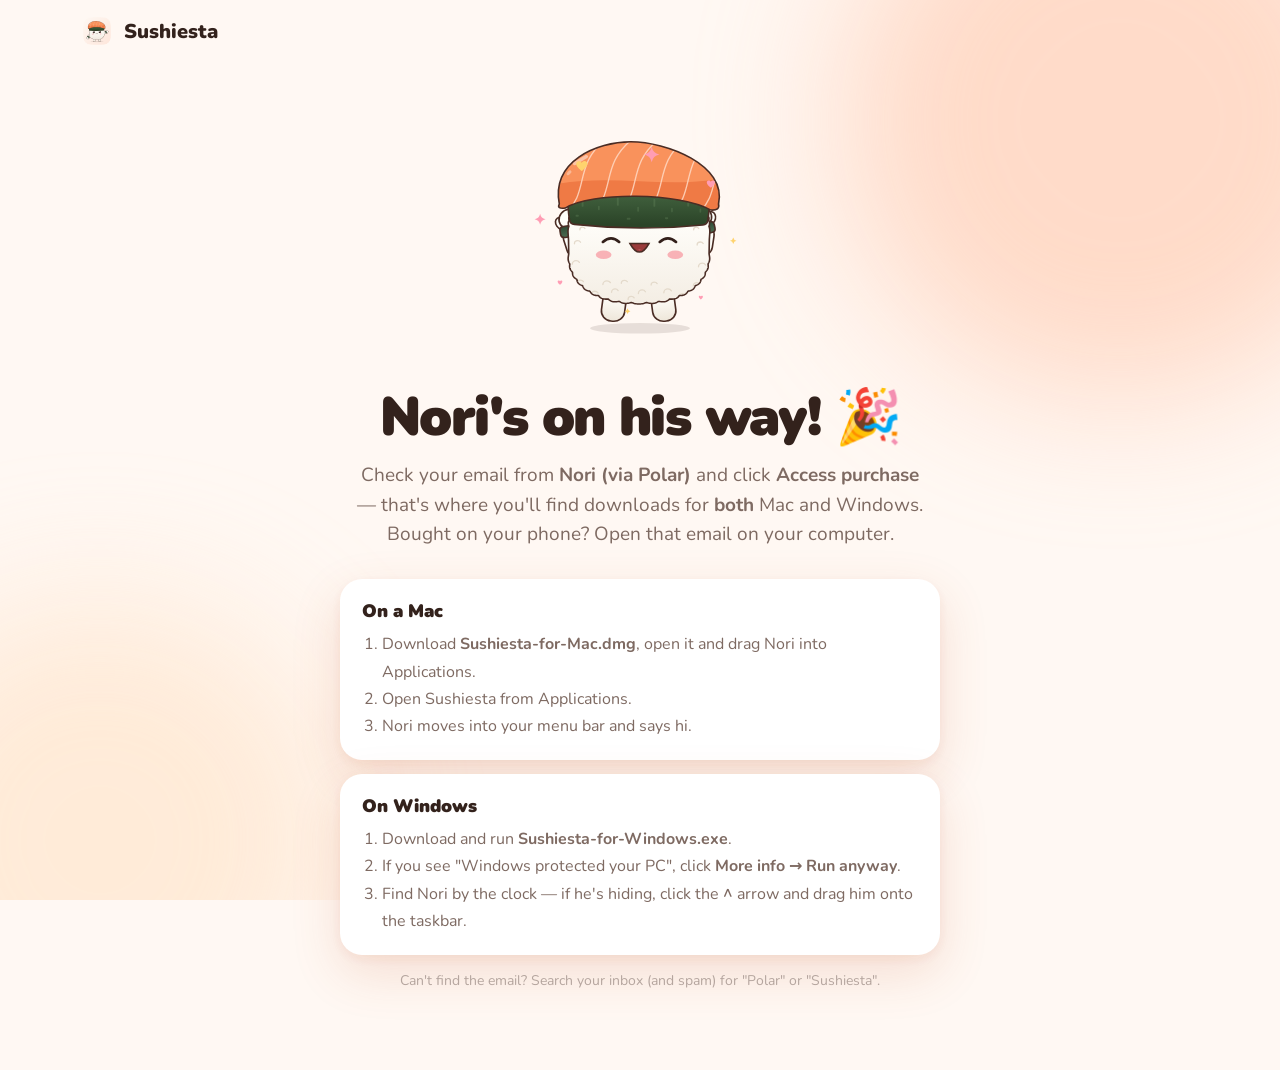
==== commit 29952a18: "Update landing page" ====
--- a/thanks.html
+++ b/thanks.html
@@ -28,7 +28,7 @@
       <div class="step">
         <h3>On a Mac</h3>
         <ol>
-          <li>Open <b>Sushiesta-1.0.dmg</b> and drag Nori into Applications.</li>
+          <li>Download <b>Sushiesta-for-Mac.dmg</b>, open it and drag Nori into Applications.</li>
           <li>Open Sushiesta from Applications.</li>
           <li>Nori moves into your menu bar and says hi.</li>
         </ol>
@@ -36,7 +36,7 @@
       <div class="step">
         <h3>On Windows</h3>
         <ol>
-          <li>Run <b>Sushiesta Setup.exe</b>.</li>
+          <li>Download and run <b>Sushiesta-for-Windows.exe</b>.</li>
           <li>If you see "Windows protected your PC", click <b>More info → Run anyway</b>.</li>
           <li>Find Nori by the clock — if he's hiding, click the <b>^</b> arrow and drag him onto the taskbar.</li>
         </ol>
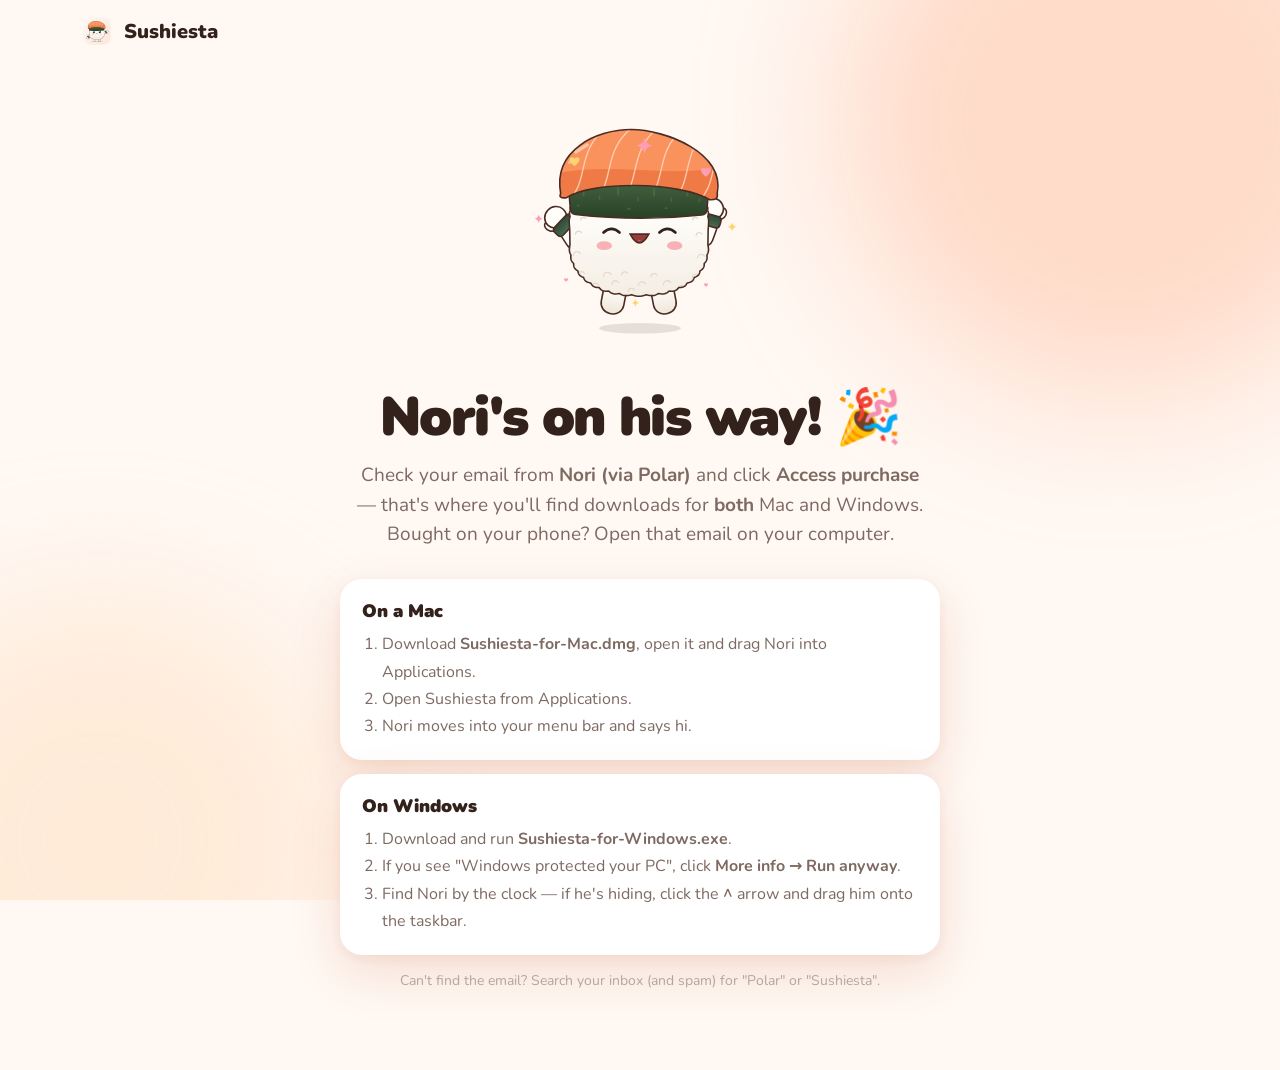
==== commit 1c3c80ee: "Update landing page" ====
--- a/thanks.html
+++ b/thanks.html
@@ -15,6 +15,8 @@
     .step ol { margin: 0; padding-left: 20px; color: var(--ink-2); line-height: 1.7; }
   </style>
   <script src="mascot.js" defer></script>
+  <!-- GoatCounter: cookie-free visitor counts, no personal data. -->
+  <script data-goatcounter="https://sushiesta.goatcounter.com/count" async src="https://gc.zgo.at/count.js"></script>
 </head>
 <body>
   <div class="backdrop" aria-hidden="true"><i class="blob b1"></i><i class="blob b2"></i></div>
